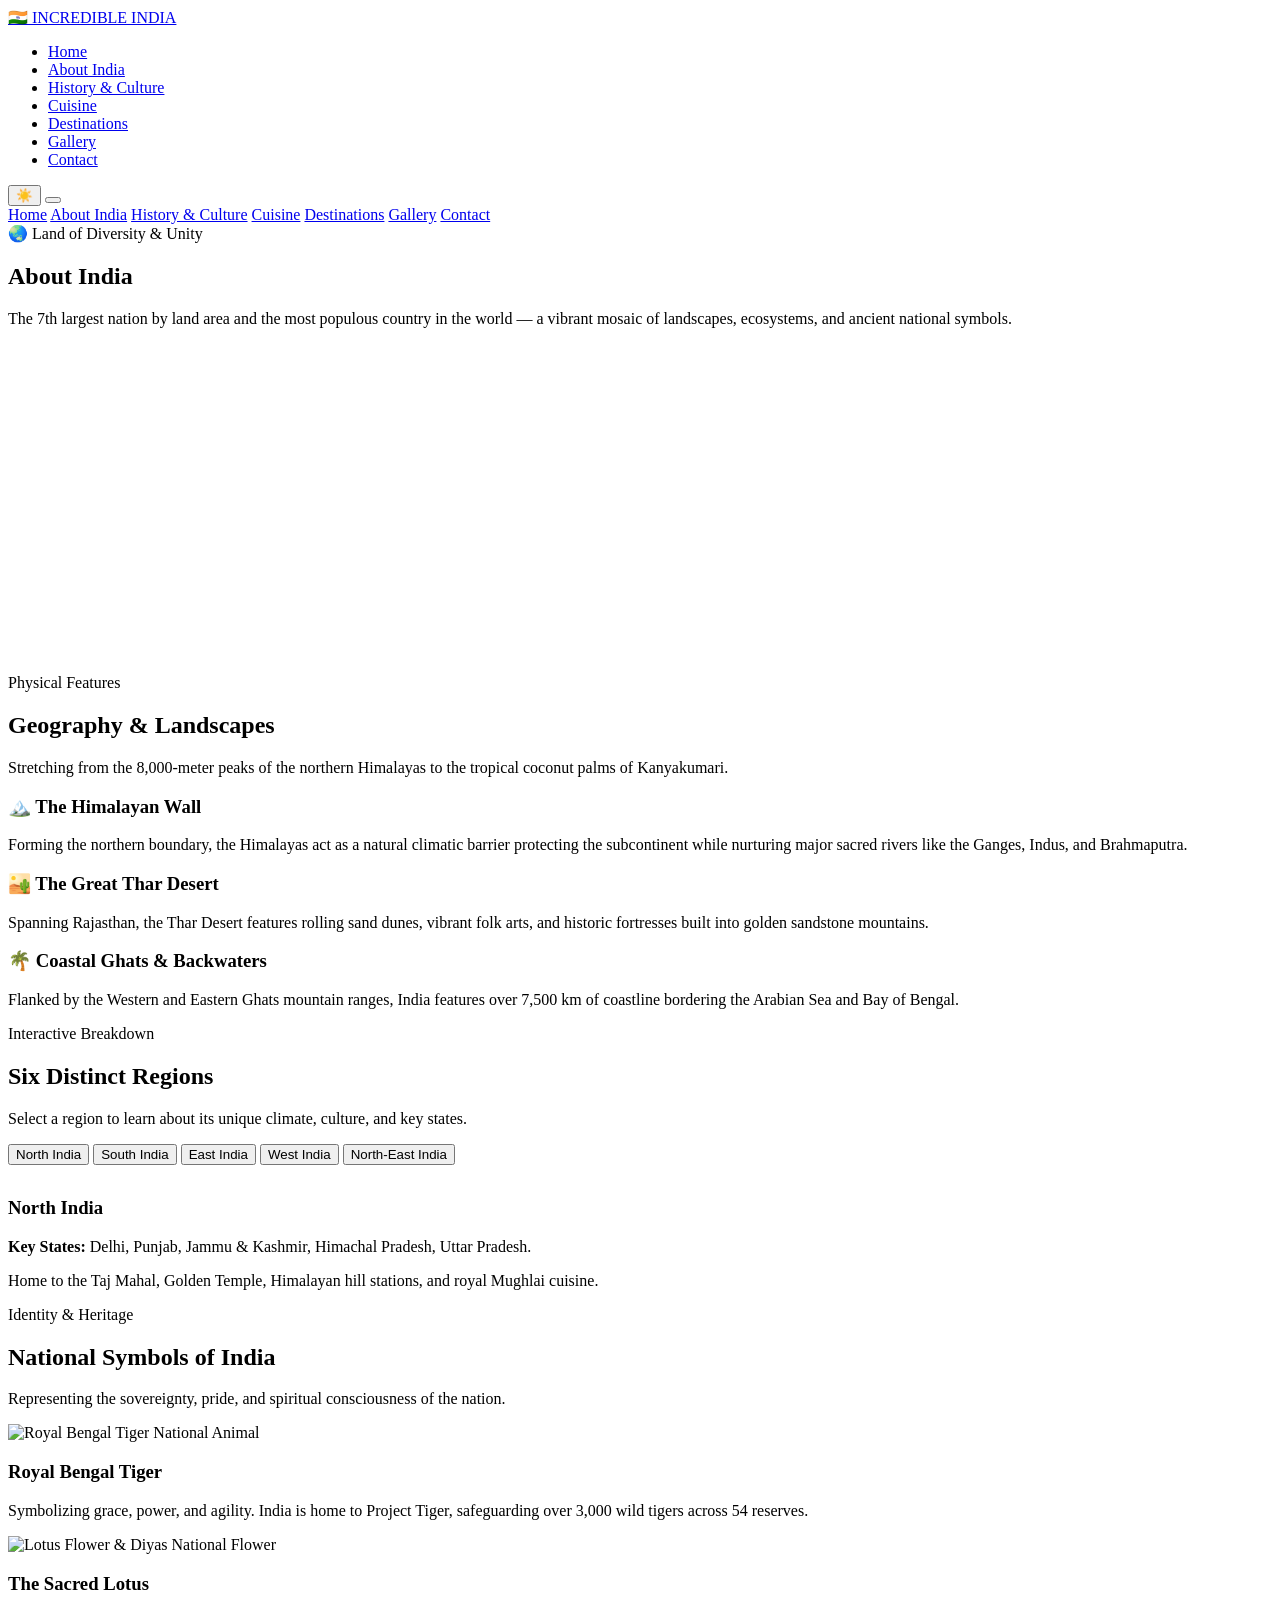
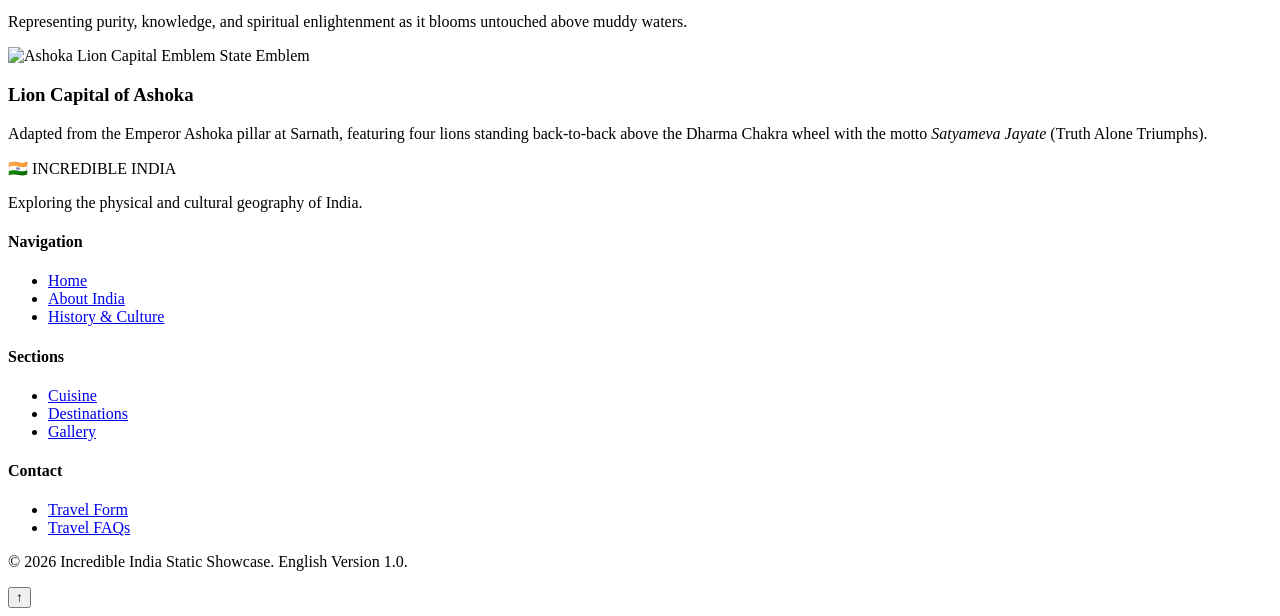
==== about.html @ 06ffbc18 "Add files via upload" ====
<!DOCTYPE html>
<html lang="en" data-theme="dark">
<head>
  <meta charset="UTF-8">
  <meta name="viewport" content="width=device-width, initial-scale=1.0">
  <title>About India — Geography, Symbols & Demographics</title>
  <meta name="description" content="Explore India's geography, national symbols, climate zones, population demographics, and regional breakdown.">
  
  <link rel="stylesheet" href="css/main.css">
</head>
<body>

  <div id="scroll-progress"></div>

  <!-- Sticky Global Navigation -->
  <header class="navbar">
    <div class="nav-container">
      <a href="index.html" class="nav-brand">
        <span class="nav-brand-icon">🇮🇳</span>
        <span>INCREDIBLE INDIA</span>
      </a>

      <nav>
        <ul class="nav-links">
          <li><a href="index.html" class="nav-link">Home</a></li>
          <li><a href="about.html" class="nav-link active">About India</a></li>
          <li><a href="history.html" class="nav-link">History & Culture</a></li>
          <li><a href="cuisine.html" class="nav-link">Cuisine</a></li>
          <li><a href="tourism.html" class="nav-link">Destinations</a></li>
          <li><a href="gallery.html" class="nav-link">Gallery</a></li>
          <li><a href="contact.html" class="nav-link">Contact</a></li>
        </ul>
      </nav>

      <div class="nav-actions">
        <button class="theme-toggle-btn" aria-label="Toggle dark/light mode">☀️</button>
        <button class="mobile-toggle-btn" aria-label="Open Mobile Menu">
          <span class="hamburger-line line-1"></span>
          <span class="hamburger-line line-2"></span>
          <span class="hamburger-line line-3"></span>
        </button>
      </div>
    </div>
  </header>

  <!-- Mobile Drawer Nav -->
  <div class="mobile-drawer-overlay"></div>
  <aside class="mobile-drawer">
    <a href="index.html" class="mobile-nav-link">Home</a>
    <a href="about.html" class="mobile-nav-link active">About India</a>
    <a href="history.html" class="mobile-nav-link">History & Culture</a>
    <a href="cuisine.html" class="mobile-nav-link">Cuisine</a>
    <a href="tourism.html" class="mobile-nav-link">Destinations</a>
    <a href="gallery.html" class="mobile-nav-link">Gallery</a>
    <a href="contact.html" class="mobile-nav-link">Contact</a>
  </aside>

  <main>
    <!-- HERO HEADER -->
    <section class="hero" style="background-image: url('images/hero_taj_mahal.jpg'); min-height: 50vh;">
      <div class="hero-overlay"></div>
      <div class="hero-content reveal">
        <div class="hero-badge">🌏 Land of Diversity & Unity</div>
        <h1 class="hero-title">About <span>India</span></h1>
        <p class="hero-subtitle">
          The 7th largest nation by land area and the most populous country in the world — a vibrant mosaic of landscapes, ecosystems, and ancient national symbols.
        </p>
      </div>
    </section>

    <!-- GEOGRAPHY SECTION -->
    <section id="geography" class="section">
      <div class="section-header reveal">
        <span class="section-tag">Physical Features</span>
        <h2 class="section-title">Geography & Landscapes</h2>
        <p class="section-description">
          Stretching from the 8,000-meter peaks of the northern Himalayas to the tropical coconut palms of Kanyakumari.
        </p>
      </div>

      <div class="card-grid">
        <article class="glass-card reveal">
          <div class="card-body">
            <h3 class="card-title" style="color: var(--saffron-main);">🏔️ The Himalayan Wall</h3>
            <p class="card-text">Forming the northern boundary, the Himalayas act as a natural climatic barrier protecting the subcontinent while nurturing major sacred rivers like the Ganges, Indus, and Brahmaputra.</p>
          </div>
        </article>

        <article class="glass-card reveal">
          <div class="card-body">
            <h3 class="card-title" style="color: var(--gold-accent);">🏜️ The Great Thar Desert</h3>
            <p class="card-text">Spanning Rajasthan, the Thar Desert features rolling sand dunes, vibrant folk arts, and historic fortresses built into golden sandstone mountains.</p>
          </div>
        </article>

        <article class="glass-card reveal">
          <div class="card-body">
            <h3 class="card-title" style="color: var(--emerald-main);">🌴 Coastal Ghats & Backwaters</h3>
            <p class="card-text">Flanked by the Western and Eastern Ghats mountain ranges, India features over 7,500 km of coastline bordering the Arabian Sea and Bay of Bengal.</p>
          </div>
        </article>
      </div>
    </section>

    <!-- REGIONAL EXPLORER SECTION -->
    <section class="section" style="background: var(--bg-secondary); border-radius: var(--radius-lg); border: 1px solid var(--border-glass);">
      <div class="section-header reveal">
        <span class="section-tag">Interactive Breakdown</span>
        <h2 class="section-title">Six Distinct Regions</h2>
        <p class="section-description">Select a region to learn about its unique climate, culture, and key states.</p>
      </div>

      <div class="timeline-tabs reveal" style="margin-bottom: 2rem;">
        <button class="tab-btn active" data-era="north">North India</button>
        <button class="tab-btn" data-era="south">South India</button>
        <button class="tab-btn" data-era="east">East India</button>
        <button class="tab-btn" data-era="west">West India</button>
        <button class="tab-btn" data-era="northeast">North-East India</button>
      </div>

      <div id="region-cards-container" class="card-grid">
        <article class="glass-card timeline-item" data-era="north">
          <div class="card-body">
            <h3 class="card-title">North India</h3>
            <p class="card-text"><strong>Key States:</strong> Delhi, Punjab, Jammu & Kashmir, Himachal Pradesh, Uttar Pradesh.</p>
            <p class="card-text">Home to the Taj Mahal, Golden Temple, Himalayan hill stations, and royal Mughlai cuisine.</p>
          </div>
        </article>

        <article class="glass-card timeline-item" data-era="south" style="display: none;">
          <div class="card-body">
            <h3 class="card-title">South India</h3>
            <p class="card-text"><strong>Key States:</strong> Kerala, Tamil Nadu, Karnataka, Telangana, Andhra Pradesh.</p>
            <p class="card-text">Renowned for Dravidian temples, Ayurveda, coconut-infused curries, tech hubs like Bengaluru, and Alleppey backwaters.</p>
          </div>
        </article>

        <article class="glass-card timeline-item" data-era="east" style="display: none;">
          <div class="card-body">
            <h3 class="card-title">East India</h3>
            <p class="card-text"><strong>Key States:</strong> West Bengal, Odisha, Bihar, Jharkhand.</p>
            <p class="card-text">Famous for literary heritage, Victoria Memorial in Kolkata, Konark Sun Temple, and mouthwatering sweets like Rasgulla.</p>
          </div>
        </article>

        <article class="glass-card timeline-item" data-era="west" style="display: none;">
          <div class="card-body">
            <h3 class="card-title">West India</h3>
            <p class="card-text"><strong>Key States:</strong> Maharashtra, Gujarat, Goa, Rajasthan.</p>
            <p class="card-text">Home to Mumbai (the financial & Bollywood capital), sun-kissed beaches of Goa, and majestic palaces of Jaipur.</p>
          </div>
        </article>

        <article class="glass-card timeline-item" data-era="northeast" style="display: none;">
          <div class="card-body">
            <h3 class="card-title">North-East India</h3>
            <p class="card-text"><strong>Key States:</strong> Assam, Meghalaya, Sikkim, Nagaland, Arunachal Pradesh, Manipur, Mizoram, Tripura.</p>
            <p class="card-text">Known as the 'Seven Sisters', featuring living root bridges, tea gardens of Assam, and pristine Himalayan valleys.</p>
          </div>
        </article>
      </div>
    </section>

    <!-- NATIONAL SYMBOLS SECTION -->
    <section id="symbols" class="section">
      <div class="section-header reveal">
        <span class="section-tag">Identity & Heritage</span>
        <h2 class="section-title">National Symbols of India</h2>
        <p class="section-description">Representing the sovereignty, pride, and spiritual consciousness of the nation.</p>
      </div>

      <div class="card-grid">
        <article class="glass-card reveal">
          <div class="card-img-wrapper">
            <img src="images/bengal_tiger.jpg" alt="Royal Bengal Tiger">
            <span class="card-tag">National Animal</span>
          </div>
          <div class="card-body">
            <h3 class="card-title">Royal Bengal Tiger</h3>
            <p class="card-text">Symbolizing grace, power, and agility. India is home to Project Tiger, safeguarding over 3,000 wild tigers across 54 reserves.</p>
          </div>
        </article>

        <article class="glass-card reveal">
          <div class="card-img-wrapper">
            <img src="images/diwali_festival.jpg" alt="Lotus Flower & Diyas">
            <span class="card-tag">National Flower</span>
          </div>
          <div class="card-body">
            <h3 class="card-title">The Sacred Lotus</h3>
            <p class="card-text">Representing purity, knowledge, and spiritual enlightenment as it blooms untouched above muddy waters.</p>
          </div>
        </article>

        <article class="glass-card reveal">
          <div class="card-img-wrapper">
            <img src="images/ancient_temple.jpg" alt="Ashoka Lion Capital Emblem">
            <span class="card-tag">State Emblem</span>
          </div>
          <div class="card-body">
            <h3 class="card-title">Lion Capital of Ashoka</h3>
            <p class="card-text">Adapted from the Emperor Ashoka pillar at Sarnath, featuring four lions standing back-to-back above the Dharma Chakra wheel with the motto <em>Satyameva Jayate</em> (Truth Alone Triumphs).</p>
          </div>
        </article>
      </div>
    </section>
  </main>

  <footer class="footer">
    <div class="footer-container">
      <div class="footer-brand">
        <div class="nav-brand">
          <span class="nav-brand-icon">🇮🇳</span>
          <span>INCREDIBLE INDIA</span>
        </div>
        <p>Exploring the physical and cultural geography of India.</p>
      </div>
      <div>
        <h4 class="footer-heading">Navigation</h4>
        <ul class="footer-links">
          <li><a href="index.html">Home</a></li>
          <li><a href="about.html">About India</a></li>
          <li><a href="history.html">History & Culture</a></li>
        </ul>
      </div>
      <div>
        <h4 class="footer-heading">Sections</h4>
        <ul class="footer-links">
          <li><a href="cuisine.html">Cuisine</a></li>
          <li><a href="tourism.html">Destinations</a></li>
          <li><a href="gallery.html">Gallery</a></li>
        </ul>
      </div>
      <div>
        <h4 class="footer-heading">Contact</h4>
        <ul class="footer-links">
          <li><a href="contact.html">Travel Form</a></li>
          <li><a href="contact.html#faqs">Travel FAQs</a></li>
        </ul>
      </div>
    </div>
    <div class="footer-bottom">
      <p>© 2026 Incredible India Static Showcase. English Version 1.0.</p>
    </div>
  </footer>

  <button class="back-to-top" aria-label="Back to top">↑</button>

  <script src="js/main.js"></script>
  <script src="js/interactive.js"></script>
</body>
</html>
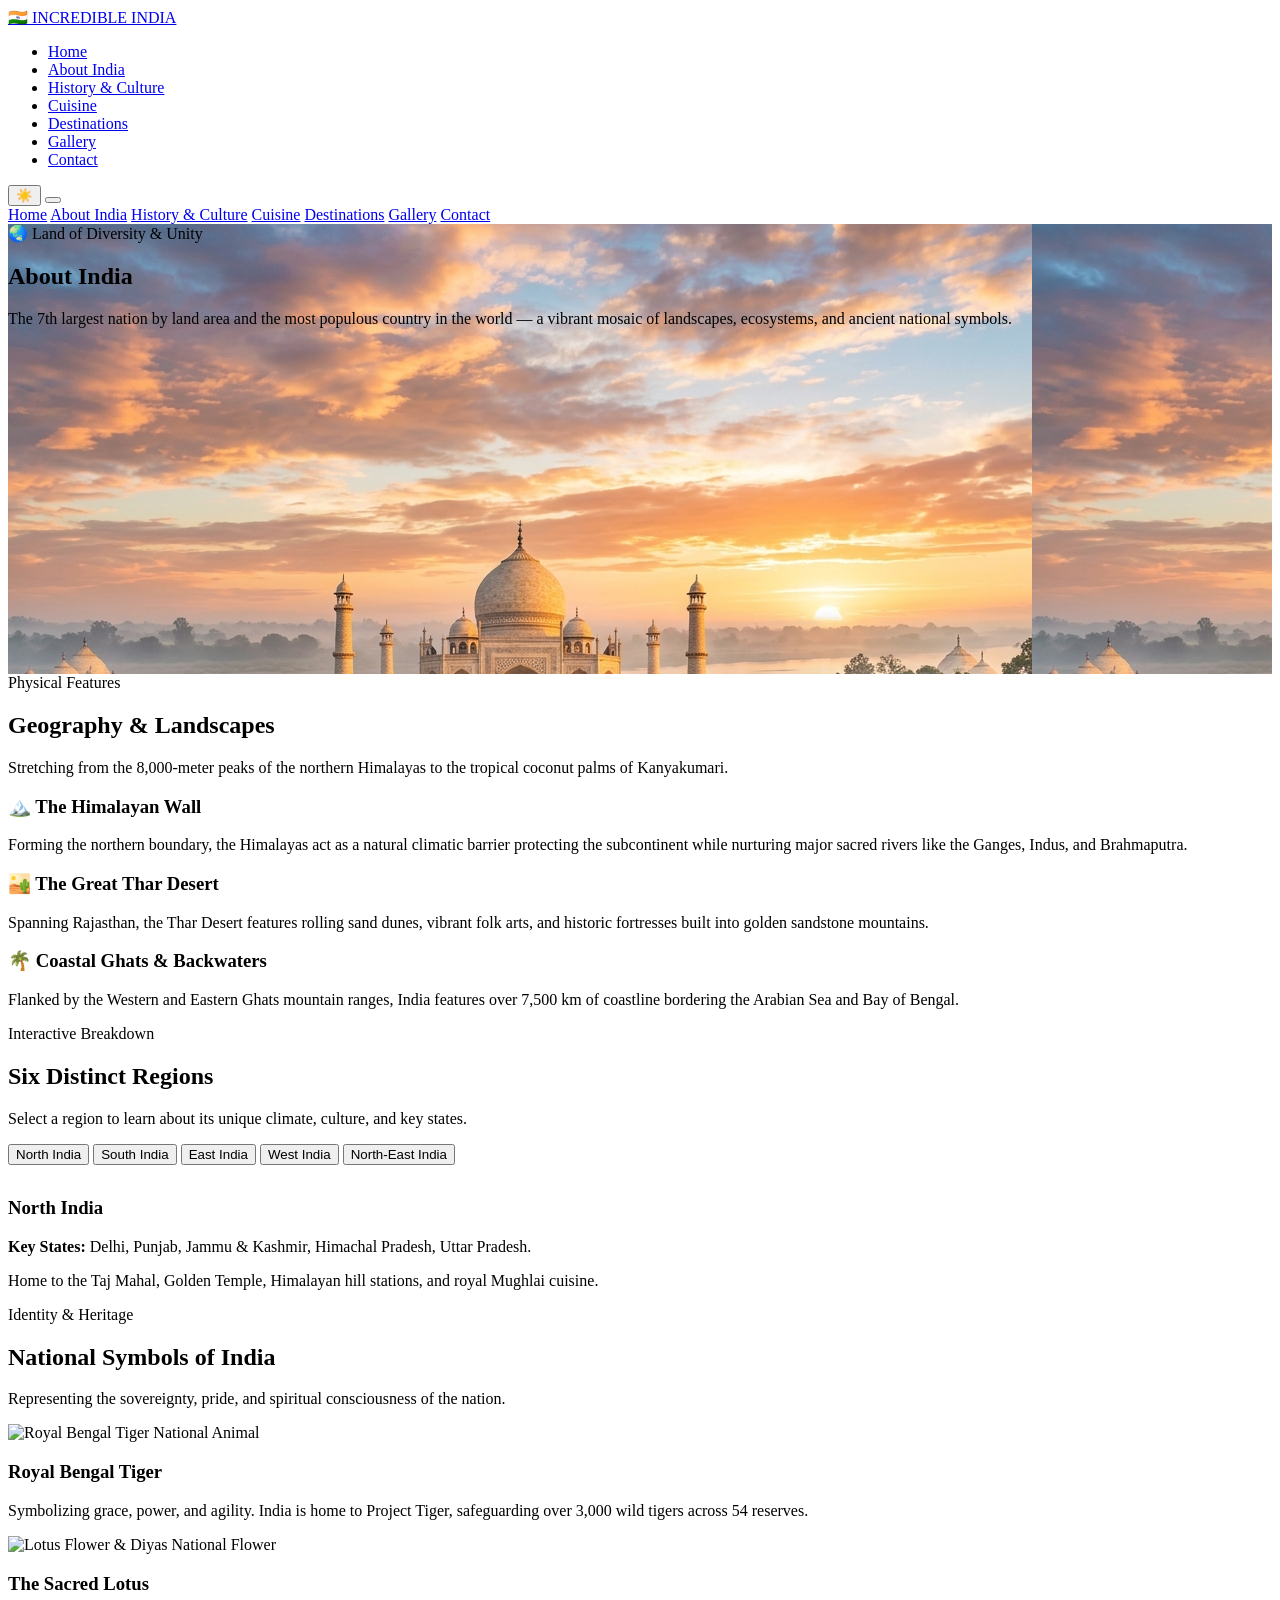
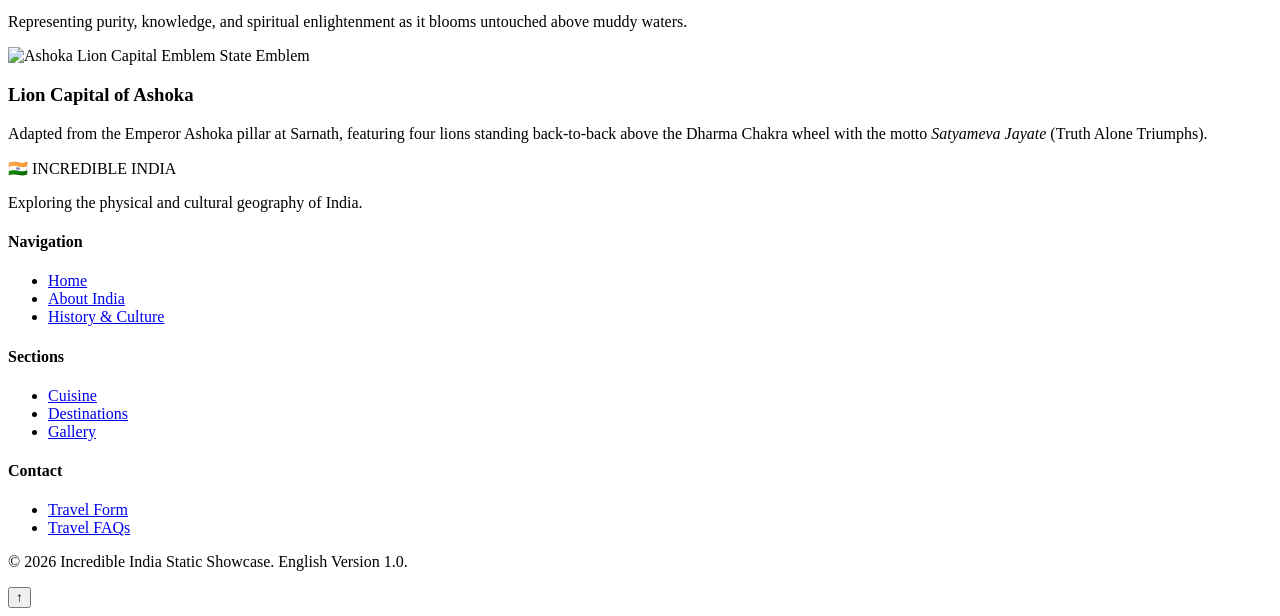
==== commit 1f6c2128: "about.html" ====
--- a/about.html
+++ b/about.html
@@ -57,7 +57,7 @@
 
   <main>
     <!-- HERO HEADER -->
-    <section class="hero" style="background-image: url('images/hero_taj_mahal.jpg'); min-height: 50vh;">
+    <section class="hero" style="background-image: url('hero_taj_mahal.jpg'); min-height: 50vh;">
       <div class="hero-overlay"></div>
       <div class="hero-content reveal">
         <div class="hero-badge">🌏 Land of Diversity & Unity</div>
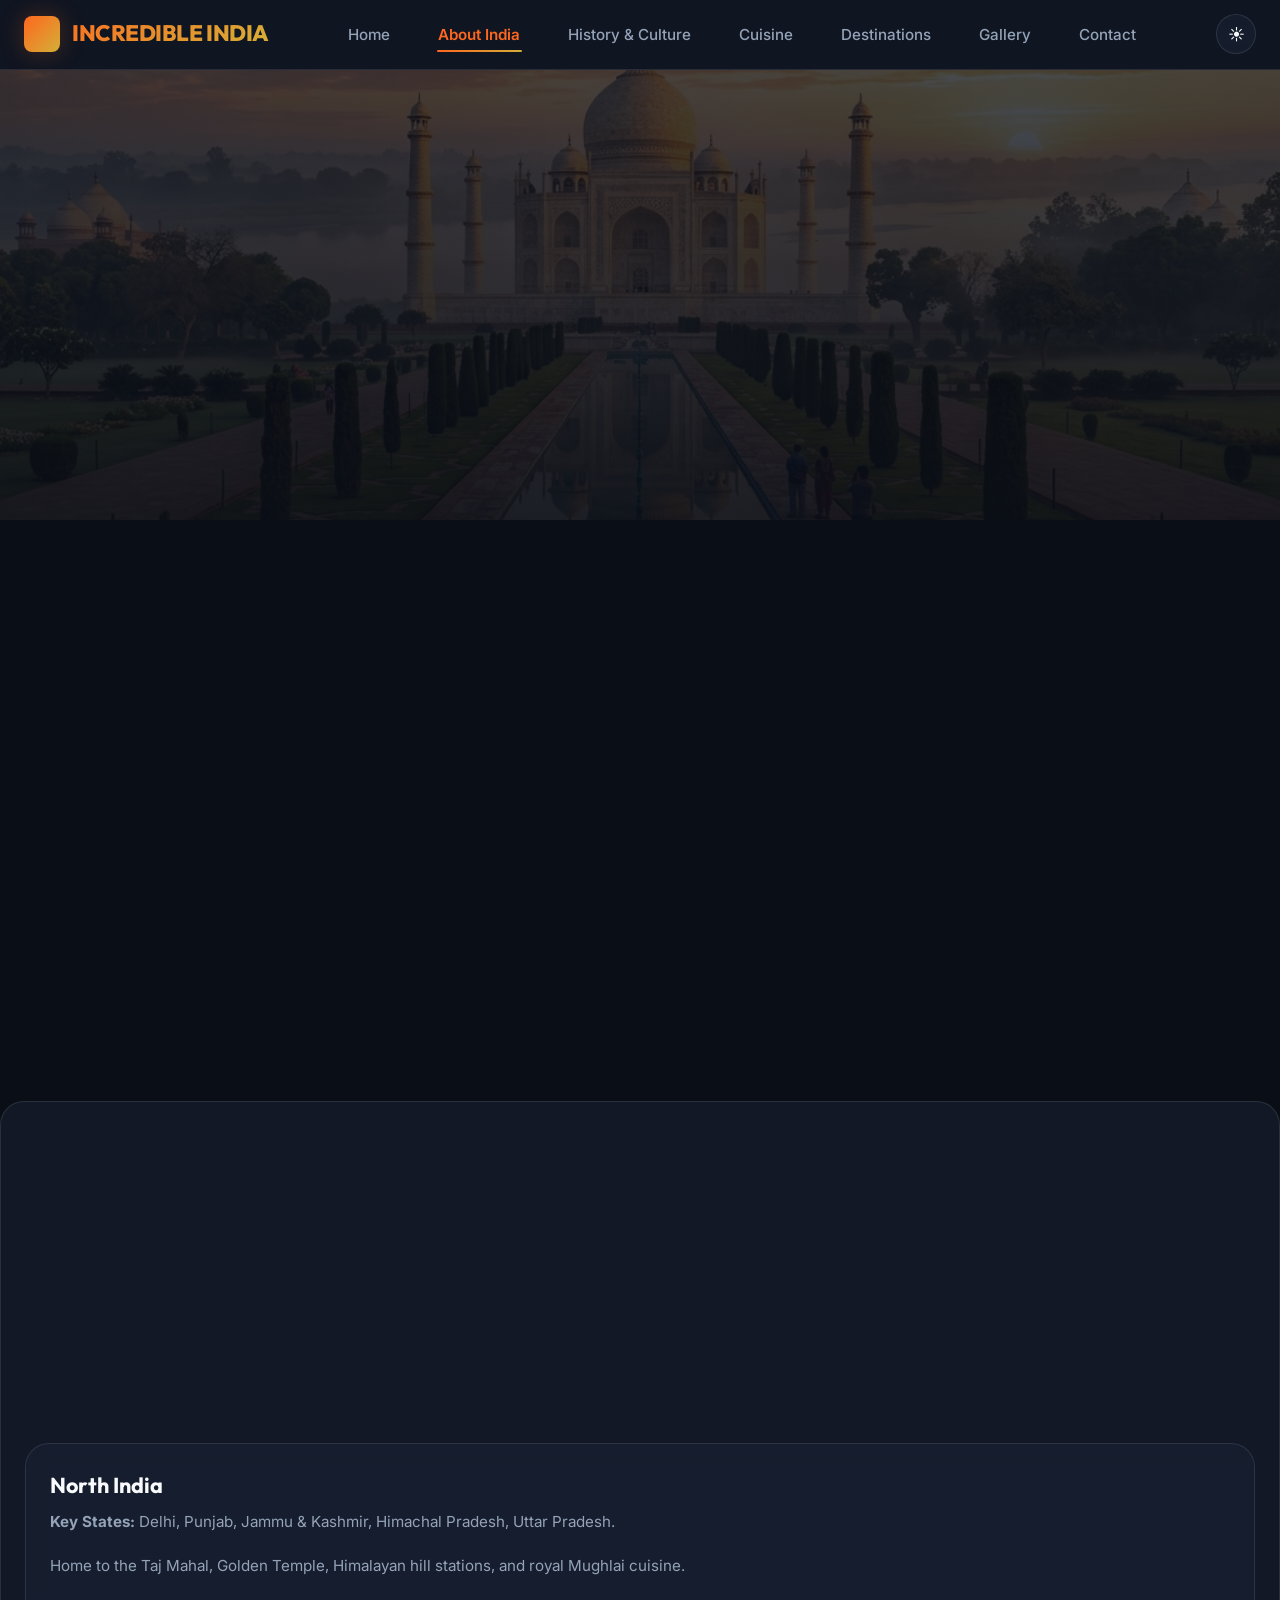
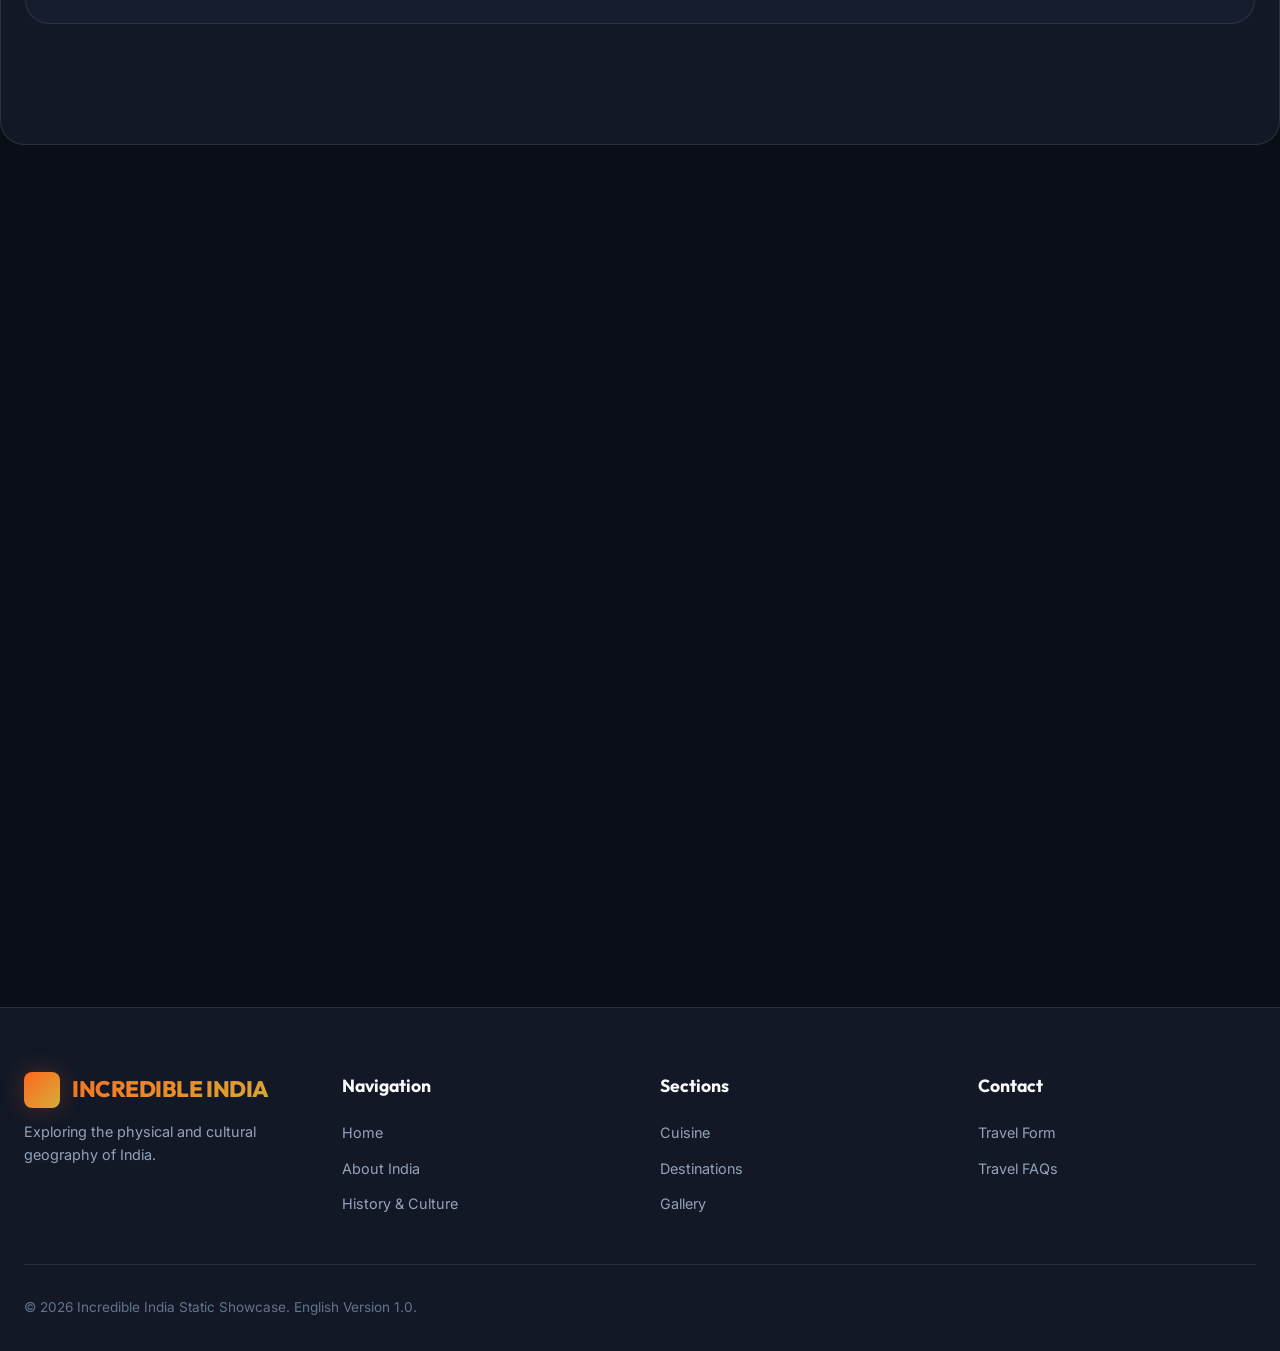
==== commit 8927a77a: "about.html" ====
--- a/about.html
+++ b/about.html
@@ -6,7 +6,7 @@
   <title>About India — Geography, Symbols & Demographics</title>
   <meta name="description" content="Explore India's geography, national symbols, climate zones, population demographics, and regional breakdown.">
   
-  <link rel="stylesheet" href="css/main.css">
+  <link rel="stylesheet" href="main.css">
 </head>
 <body>
 
--- a/main.css
+++ b/main.css
@@ -0,0 +1,1183 @@
+/* ==========================================
+   INCREDIBLE INDIA - MAIN STYLESHEET
+   Design System: Glassmorphic Dark Luxury & Modern Saffron Theme
+   ========================================== */
+
+@import url('https://fonts.googleapis.com/css2?family=Inter:wght@300;400;500;600;700&family=Outfit:wght@400;500;600;700;800;900&display=swap');
+
+/* --- CSS VARIABLES & THEME TOKENS --- */
+:root {
+  /* Brand Palette Inspired by Saffron, Emerald, & Imperial Gold */
+  --saffron-main: #FF671F;
+  --saffron-hover: #E05A10;
+  --saffron-glow: rgba(255, 103, 31, 0.35);
+  
+  --emerald-main: #046A38;
+  --emerald-hover: #03522b;
+  --emerald-glow: rgba(4, 106, 56, 0.35);
+  
+  --gold-accent: #D4AF37;
+  --gold-glow: rgba(212, 175, 55, 0.3);
+  
+  --navy-deep: #000080;
+  --chakra-blue: #1A2A6C;
+
+  /* Default Dark Mode Colors */
+  --bg-primary: #0A0E17;
+  --bg-secondary: #121826;
+  --bg-tertiary: #1A2234;
+  --bg-glass: rgba(18, 24, 38, 0.75);
+  --bg-glass-card: rgba(26, 34, 52, 0.6);
+  --border-glass: rgba(255, 255, 255, 0.1);
+  --border-glow: rgba(255, 103, 31, 0.3);
+  
+  --text-main: #F8FAFC;
+  --text-muted: #94A3B8;
+  --text-dim: #64748B;
+  
+  --shadow-sm: 0 4px 12px rgba(0, 0, 0, 0.15);
+  --shadow-md: 0 8px 30px rgba(0, 0, 0, 0.25);
+  --shadow-glow: 0 0 25px rgba(255, 103, 31, 0.25);
+
+  --font-heading: 'Outfit', -apple-system, BlinkMacSystemFont, sans-serif;
+  --font-body: 'Inter', -apple-system, BlinkMacSystemFont, sans-serif;
+
+  --transition-fast: 0.2s cubic-bezier(0.4, 0, 0.2, 1);
+  --transition-normal: 0.3s cubic-bezier(0.4, 0, 0.2, 1);
+  --transition-slow: 0.5s cubic-bezier(0.4, 0, 0.2, 1);
+
+  --radius-sm: 8px;
+  --radius-md: 16px;
+  --radius-lg: 24px;
+  --radius-full: 9999px;
+}
+
+/* Light Theme Overrides */
+[data-theme="light"] {
+  --bg-primary: #F8FAFC;
+  --bg-secondary: #FFFFFF;
+  --bg-tertiary: #F1F5F9;
+  --bg-glass: rgba(255, 255, 255, 0.85);
+  --bg-glass-card: rgba(255, 255, 255, 0.9);
+  --border-glass: rgba(0, 0, 0, 0.08);
+  --border-glow: rgba(224, 90, 16, 0.4);
+  
+  --text-main: #0F172A;
+  --text-muted: #475569;
+  --text-dim: #64748B;
+
+  --shadow-sm: 0 4px 12px rgba(0, 0, 0, 0.05);
+  --shadow-md: 0 10px 30px rgba(0, 0, 0, 0.08);
+  --shadow-glow: 0 0 25px rgba(255, 103, 31, 0.15);
+}
+
+/* --- RESET & CORE BASE --- */
+*, *::before, *::after {
+  box-sizing: border-box;
+  margin: 0;
+  padding: 0;
+}
+
+html {
+  scroll-behavior: smooth;
+  font-size: 16px;
+}
+
+body {
+  font-family: var(--font-body);
+  background-color: var(--bg-primary);
+  color: var(--text-main);
+  line-height: 1.6;
+  overflow-x: hidden;
+  transition: background-color var(--transition-normal), color var(--transition-normal);
+  min-height: 100vh;
+  display: flex;
+  flex-direction: column;
+}
+
+main {
+  flex: 1;
+}
+
+a {
+  color: inherit;
+  text-decoration: none;
+  transition: color var(--transition-fast);
+}
+
+img {
+  max-width: 100%;
+  height: auto;
+  display: block;
+}
+
+button, input, select, textarea {
+  font: inherit;
+}
+
+/* --- READING PROGRESS BAR --- */
+#scroll-progress {
+  position: fixed;
+  top: 0;
+  left: 0;
+  height: 3px;
+  background: linear-gradient(90deg, var(--saffron-main), var(--gold-accent), var(--emerald-main));
+  width: 0%;
+  z-index: 1001;
+  transition: width 0.1s linear;
+}
+
+/* --- STICKY GLOBAL NAVIGATION --- */
+.navbar {
+  position: sticky;
+  top: 0;
+  left: 0;
+  width: 100%;
+  z-index: 1000;
+  background: var(--bg-glass);
+  backdrop-filter: blur(16px);
+  -webkit-backdrop-filter: blur(16px);
+  border-bottom: 1px solid var(--border-glass);
+  transition: all var(--transition-normal);
+}
+
+.navbar.scrolled {
+  box-shadow: var(--shadow-md);
+  padding-block: 2px;
+}
+
+.nav-container {
+  max-width: 1280px;
+  margin: 0 auto;
+  padding: 0.9rem 1.5rem;
+  display: flex;
+  align-items: center;
+  justify-content: space-between;
+}
+
+/* Brand Logo */
+.nav-brand {
+  display: flex;
+  align-items: center;
+  gap: 0.75rem;
+  font-family: var(--font-heading);
+  font-weight: 800;
+  font-size: 1.4rem;
+  letter-spacing: -0.02em;
+  background: linear-gradient(135deg, var(--saffron-main), var(--gold-accent));
+  -webkit-background-clip: text;
+  -webkit-text-fill-color: transparent;
+}
+
+.nav-brand-icon {
+  width: 36px;
+  height: 36px;
+  background: linear-gradient(135deg, var(--saffron-main), var(--gold-accent));
+  border-radius: var(--radius-sm);
+  display: flex;
+  align-items: center;
+  justify-content: center;
+  color: #fff;
+  font-weight: 900;
+  font-size: 1.1rem;
+  box-shadow: var(--shadow-glow);
+}
+
+/* Desktop Nav Links */
+.nav-links {
+  display: flex;
+  align-items: center;
+  gap: 1.5rem;
+  list-style: none;
+}
+
+.nav-link {
+  position: relative;
+  padding: 0.5rem 0.75rem;
+  font-weight: 500;
+  font-size: 0.95rem;
+  color: var(--text-muted);
+  border-radius: var(--radius-sm);
+  transition: color var(--transition-fast);
+}
+
+.nav-link:hover,
+.nav-link.active {
+  color: var(--text-main);
+}
+
+.nav-link::after {
+  content: '';
+  position: absolute;
+  bottom: 0;
+  left: 50%;
+  width: 0;
+  height: 2px;
+  background: linear-gradient(90deg, var(--saffron-main), var(--gold-accent));
+  transition: width var(--transition-normal), left var(--transition-normal);
+  border-radius: var(--radius-full);
+}
+
+.nav-link:hover::after,
+.nav-link.active::after {
+  width: 80%;
+  left: 10%;
+}
+
+.nav-link.active {
+  font-weight: 600;
+  color: var(--saffron-main);
+}
+
+/* Nav Actions (Theme Switcher & Mobile Toggle) */
+.nav-actions {
+  display: flex;
+  align-items: center;
+  gap: 1rem;
+}
+
+.theme-toggle-btn {
+  background: var(--bg-glass-card);
+  border: 1px solid var(--border-glass);
+  color: var(--text-main);
+  width: 40px;
+  height: 40px;
+  border-radius: var(--radius-full);
+  display: flex;
+  align-items: center;
+  justify-content: center;
+  cursor: pointer;
+  transition: transform var(--transition-fast), background var(--transition-fast);
+}
+
+.theme-toggle-btn:hover {
+  transform: scale(1.08);
+  border-color: var(--saffron-main);
+}
+
+/* Hamburger Menu Button */
+.mobile-toggle-btn {
+  display: none;
+  background: none;
+  border: none;
+  cursor: pointer;
+  width: 40px;
+  height: 40px;
+  flex-direction: column;
+  justify-content: center;
+  align-items: center;
+  gap: 5px;
+  z-index: 1100;
+}
+
+.hamburger-line {
+  width: 24px;
+  height: 2px;
+  background-color: var(--text-main);
+  border-radius: 2px;
+  transition: transform var(--transition-normal), opacity var(--transition-normal);
+}
+
+.mobile-toggle-btn.open .line-1 {
+  transform: translateY(7px) rotate(45deg);
+}
+
+.mobile-toggle-btn.open .line-2 {
+  opacity: 0;
+}
+
+.mobile-toggle-btn.open .line-3 {
+  transform: translateY(-7px) rotate(-45deg);
+}
+
+/* Mobile Side Drawer */
+.mobile-drawer {
+  position: fixed;
+  top: 0;
+  right: -100%;
+  width: 80%;
+  max-width: 320px;
+  height: 100vh;
+  background: var(--bg-secondary);
+  border-left: 1px solid var(--border-glass);
+  z-index: 1050;
+  padding: 6rem 2rem 2rem;
+  display: flex;
+  flex-direction: column;
+  gap: 1.5rem;
+  box-shadow: -10px 0 30px rgba(0, 0, 0, 0.4);
+  transition: right var(--transition-normal);
+}
+
+.mobile-drawer.open {
+  right: 0;
+}
+
+.mobile-drawer-overlay {
+  position: fixed;
+  inset: 0;
+  background: rgba(0, 0, 0, 0.6);
+  backdrop-filter: blur(4px);
+  z-index: 1040;
+  opacity: 0;
+  pointer-events: none;
+  transition: opacity var(--transition-normal);
+}
+
+.mobile-drawer-overlay.open {
+  opacity: 1;
+  pointer-events: auto;
+}
+
+.mobile-nav-link {
+  font-size: 1.15rem;
+  font-weight: 600;
+  color: var(--text-muted);
+  padding: 0.75rem 1rem;
+  border-radius: var(--radius-sm);
+  display: block;
+}
+
+.mobile-nav-link.active,
+.mobile-nav-link:hover {
+  background: var(--bg-glass-card);
+  color: var(--saffron-main);
+}
+
+/* --- BUTTON SYSTEM & MICRO-INTERACTIONS --- */
+.btn {
+  display: inline-flex;
+  align-items: center;
+  justify-content: center;
+  gap: 0.6rem;
+  padding: 0.8rem 1.75rem;
+  font-size: 0.98rem;
+  font-weight: 600;
+  border-radius: var(--radius-md);
+  cursor: pointer;
+  border: none;
+  outline: none;
+  position: relative;
+  overflow: hidden;
+  transition: all var(--transition-fast);
+  white-space: nowrap;
+}
+
+.btn-primary {
+  background: linear-gradient(135deg, var(--saffron-main), #E04800);
+  color: #FFFFFF;
+  box-shadow: 0 4px 20px var(--saffron-glow);
+}
+
+.btn-primary:hover {
+  transform: translateY(-2px);
+  box-shadow: 0 8px 25px var(--saffron-glow);
+}
+
+.btn-primary:active {
+  transform: translateY(0);
+}
+
+.btn-secondary {
+  background: var(--bg-glass-card);
+  border: 1px solid var(--border-glass);
+  color: var(--text-main);
+  backdrop-filter: blur(10px);
+}
+
+.btn-secondary:hover {
+  border-color: var(--saffron-main);
+  color: var(--saffron-main);
+  transform: translateY(-2px);
+}
+
+.btn-gold {
+  background: linear-gradient(135deg, var(--gold-accent), #B89228);
+  color: #0B0F17;
+  font-weight: 700;
+  box-shadow: 0 4px 20px var(--gold-glow);
+}
+
+.btn-gold:hover {
+  transform: translateY(-2px);
+  box-shadow: 0 8px 25px var(--gold-glow);
+}
+
+.btn-emerald {
+  background: linear-gradient(135deg, var(--emerald-main), var(--emerald-hover));
+  color: #FFFFFF;
+  box-shadow: 0 4px 20px var(--emerald-glow);
+}
+
+.btn-emerald:hover {
+  transform: translateY(-2px);
+  box-shadow: 0 8px 25px var(--emerald-glow);
+}
+
+/* Button Ripple Effect */
+.ripple {
+  position: absolute;
+  border-radius: 50%;
+  transform: scale(0);
+  animation: ripple-animation 0.6s linear;
+  background-color: rgba(255, 255, 255, 0.4);
+}
+
+@keyframes ripple-animation {
+  to {
+    transform: scale(4);
+    opacity: 0;
+  }
+}
+
+/* --- HERO SECTION --- */
+.hero {
+  position: relative;
+  min-height: 88vh;
+  display: flex;
+  align-items: center;
+  justify-content: center;
+  padding: 4rem 1.5rem;
+  background-size: cover;
+  background-position: center;
+  background-repeat: no-repeat;
+  overflow: hidden;
+}
+
+.hero-overlay {
+  position: absolute;
+  inset: 0;
+  background: linear-gradient(180deg, rgba(10, 14, 23, 0.75) 0%, rgba(10, 14, 23, 0.92) 100%);
+  z-index: 1;
+}
+
+.hero-content {
+  position: relative;
+  z-index: 2;
+  max-width: 900px;
+  text-align: center;
+  margin: 0 auto;
+}
+
+.hero-badge {
+  display: inline-flex;
+  align-items: center;
+  gap: 0.5rem;
+  padding: 0.4rem 1rem;
+  background: rgba(255, 103, 31, 0.15);
+  border: 1px solid var(--saffron-glow);
+  color: var(--saffron-main);
+  border-radius: var(--radius-full);
+  font-size: 0.88rem;
+  font-weight: 600;
+  text-transform: uppercase;
+  letter-spacing: 0.08em;
+  margin-bottom: 1.5rem;
+}
+
+.hero-title {
+  font-family: var(--font-heading);
+  font-size: clamp(2.5rem, 5.5vw, 4.5rem);
+  font-weight: 900;
+  line-height: 1.1;
+  margin-bottom: 1.25rem;
+  letter-spacing: -0.03em;
+}
+
+.hero-title span {
+  background: linear-gradient(135deg, var(--saffron-main), var(--gold-accent));
+  -webkit-background-clip: text;
+  -webkit-text-fill-color: transparent;
+}
+
+.hero-subtitle {
+  font-size: clamp(1.05rem, 2vw, 1.25rem);
+  color: var(--text-muted);
+  max-width: 700px;
+  margin: 0 auto 2.5rem;
+}
+
+.hero-actions {
+  display: flex;
+  align-items: center;
+  justify-content: center;
+  gap: 1.25rem;
+  flex-wrap: wrap;
+}
+
+/* --- STATS SECTION --- */
+.stats-banner {
+  margin-top: -3rem;
+  position: relative;
+  z-index: 10;
+  max-width: 1100px;
+  margin-inline: auto;
+  padding: 0 1.5rem;
+}
+
+.stats-grid {
+  display: grid;
+  grid-template-columns: repeat(auto-fit, minmax(200px, 1fr));
+  gap: 1.25rem;
+  background: var(--bg-glass-card);
+  backdrop-filter: blur(20px);
+  border: 1px solid var(--border-glass);
+  border-radius: var(--radius-lg);
+  padding: 2rem;
+  box-shadow: var(--shadow-md);
+}
+
+.stat-card {
+  text-align: center;
+  padding: 1rem;
+}
+
+.stat-number {
+  font-family: var(--font-heading);
+  font-size: 2.5rem;
+  font-weight: 800;
+  color: var(--saffron-main);
+  line-height: 1.2;
+}
+
+.stat-label {
+  font-size: 0.9rem;
+  color: var(--text-muted);
+  font-weight: 500;
+  margin-top: 0.25rem;
+}
+
+/* --- SECTION GENERAL STYLES --- */
+.section {
+  padding: 5rem 1.5rem;
+  max-width: 1280px;
+  margin: 0 auto;
+}
+
+.section-header {
+  text-align: center;
+  max-width: 700px;
+  margin: 0 auto 3.5rem;
+}
+
+.section-tag {
+  display: inline-block;
+  font-size: 0.85rem;
+  font-weight: 700;
+  text-transform: uppercase;
+  letter-spacing: 0.1em;
+  color: var(--gold-accent);
+  margin-bottom: 0.5rem;
+}
+
+.section-title {
+  font-family: var(--font-heading);
+  font-size: clamp(2rem, 3.5vw, 2.75rem);
+  font-weight: 800;
+  line-height: 1.2;
+  margin-bottom: 1rem;
+}
+
+.section-description {
+  color: var(--text-muted);
+  font-size: 1.05rem;
+}
+
+/* --- GLASS CARDS GRID --- */
+.card-grid {
+  display: grid;
+  grid-template-columns: repeat(auto-fit, minmax(320px, 1fr));
+  gap: 2rem;
+}
+
+.glass-card {
+  background: var(--bg-glass-card);
+  backdrop-filter: blur(12px);
+  border: 1px solid var(--border-glass);
+  border-radius: var(--radius-lg);
+  overflow: hidden;
+  transition: transform var(--transition-normal), box-shadow var(--transition-normal), border-color var(--transition-normal);
+  display: flex;
+  flex-direction: column;
+}
+
+.glass-card:hover {
+  transform: translateY(-8px);
+  border-color: var(--border-glow);
+  box-shadow: var(--shadow-md), var(--shadow-glow);
+}
+
+.card-img-wrapper {
+  position: relative;
+  width: 100%;
+  height: 220px;
+  overflow: hidden;
+}
+
+.card-img-wrapper img {
+  width: 100%;
+  height: 100%;
+  object-fit: cover;
+  transition: transform var(--transition-slow);
+}
+
+.glass-card:hover .card-img-wrapper img {
+  transform: scale(1.08);
+}
+
+.card-tag {
+  position: absolute;
+  top: 1rem;
+  right: 1rem;
+  background: rgba(10, 14, 23, 0.75);
+  backdrop-filter: blur(8px);
+  color: var(--gold-accent);
+  border: 1px solid var(--border-glass);
+  padding: 0.3rem 0.75rem;
+  border-radius: var(--radius-full);
+  font-size: 0.78rem;
+  font-weight: 700;
+}
+
+.card-body {
+  padding: 1.5rem;
+  display: flex;
+  flex-direction: column;
+  flex: 1;
+}
+
+.card-title {
+  font-family: var(--font-heading);
+  font-size: 1.35rem;
+  font-weight: 700;
+  margin-bottom: 0.5rem;
+  color: var(--text-main);
+}
+
+.card-text {
+  color: var(--text-muted);
+  font-size: 0.95rem;
+  line-height: 1.6;
+  margin-bottom: 1.25rem;
+  flex: 1;
+}
+
+/* --- INTERACTIVE TIMELINE (History Page) --- */
+.timeline-tabs {
+  display: flex;
+  justify-content: center;
+  gap: 0.75rem;
+  margin-bottom: 3rem;
+  flex-wrap: wrap;
+}
+
+.tab-btn {
+  padding: 0.6rem 1.4rem;
+  background: var(--bg-glass-card);
+  border: 1px solid var(--border-glass);
+  color: var(--text-muted);
+  border-radius: var(--radius-full);
+  cursor: pointer;
+  font-weight: 600;
+  font-size: 0.9rem;
+  transition: all var(--transition-fast);
+}
+
+.tab-btn:hover,
+.tab-btn.active {
+  background: var(--saffron-main);
+  color: #fff;
+  border-color: var(--saffron-main);
+  box-shadow: 0 4px 15px var(--saffron-glow);
+}
+
+.timeline {
+  position: relative;
+  max-width: 850px;
+  margin: 0 auto;
+  padding-left: 2rem;
+  border-left: 2px solid var(--border-glass);
+}
+
+.timeline-item {
+  position: relative;
+  margin-bottom: 2.5rem;
+}
+
+.timeline-dot {
+  position: absolute;
+  left: calc(-2rem - 7px);
+  top: 0.25rem;
+  width: 12px;
+  height: 12px;
+  border-radius: 50%;
+  background: var(--saffron-main);
+  box-shadow: 0 0 0 4px var(--bg-primary), 0 0 12px var(--saffron-main);
+}
+
+.timeline-content {
+  background: var(--bg-glass-card);
+  border: 1px solid var(--border-glass);
+  border-radius: var(--radius-md);
+  padding: 1.5rem;
+  transition: transform var(--transition-fast);
+}
+
+.timeline-content:hover {
+  transform: translateX(6px);
+  border-color: var(--saffron-main);
+}
+
+.timeline-year {
+  font-family: var(--font-heading);
+  font-size: 1.1rem;
+  font-weight: 800;
+  color: var(--gold-accent);
+  margin-bottom: 0.25rem;
+}
+
+/* --- CUISINE FILTER & CARDS --- */
+.filter-container {
+  display: flex;
+  justify-content: center;
+  gap: 1rem;
+  margin-bottom: 2.5rem;
+  flex-wrap: wrap;
+}
+
+.filter-chip {
+  padding: 0.5rem 1.25rem;
+  background: var(--bg-glass-card);
+  border: 1px solid var(--border-glass);
+  color: var(--text-muted);
+  border-radius: var(--radius-full);
+  cursor: pointer;
+  font-size: 0.88rem;
+  font-weight: 600;
+  transition: all var(--transition-fast);
+}
+
+.filter-chip.active,
+.filter-chip:hover {
+  background: var(--emerald-main);
+  color: #fff;
+  border-color: var(--emerald-main);
+  box-shadow: 0 4px 15px var(--emerald-glow);
+}
+
+/* --- LIGHTBOX GALLERY (Gallery Page) --- */
+.gallery-grid {
+  display: grid;
+  grid-template-columns: repeat(auto-fill, minmax(280px, 1fr));
+  gap: 1.5rem;
+}
+
+.gallery-item {
+  position: relative;
+  border-radius: var(--radius-md);
+  overflow: hidden;
+  height: 250px;
+  cursor: pointer;
+}
+
+.gallery-item img {
+  width: 100%;
+  height: 100%;
+  object-fit: cover;
+  transition: transform var(--transition-slow);
+}
+
+.gallery-item:hover img {
+  transform: scale(1.1);
+}
+
+.gallery-overlay {
+  position: absolute;
+  inset: 0;
+  background: linear-gradient(180deg, transparent 40%, rgba(10, 14, 23, 0.85) 100%);
+  display: flex;
+  align-items: flex-end;
+  padding: 1.25rem;
+  opacity: 0;
+  transition: opacity var(--transition-fast);
+}
+
+.gallery-item:hover .gallery-overlay {
+  opacity: 1;
+}
+
+.gallery-title {
+  color: #fff;
+  font-weight: 700;
+  font-size: 1.05rem;
+}
+
+/* Lightbox Modal */
+.lightbox-modal {
+  position: fixed;
+  inset: 0;
+  background: rgba(0, 0, 0, 0.9);
+  backdrop-filter: blur(12px);
+  z-index: 2000;
+  display: flex;
+  align-items: center;
+  justify-content: center;
+  opacity: 0;
+  pointer-events: none;
+  transition: opacity var(--transition-normal);
+  padding: 2rem;
+}
+
+.lightbox-modal.open {
+  opacity: 1;
+  pointer-events: auto;
+}
+
+.lightbox-content {
+  position: relative;
+  max-width: 900px;
+  width: 100%;
+  text-align: center;
+}
+
+.lightbox-img {
+  max-height: 80vh;
+  max-width: 100%;
+  border-radius: var(--radius-md);
+  box-shadow: var(--shadow-md);
+}
+
+.lightbox-caption {
+  color: var(--text-main);
+  font-size: 1.1rem;
+  margin-top: 1rem;
+  font-weight: 600;
+}
+
+.lightbox-close {
+  position: absolute;
+  top: -2.5rem;
+  right: 0;
+  background: none;
+  border: none;
+  color: #fff;
+  font-size: 2rem;
+  cursor: pointer;
+}
+
+/* --- DESTINATION MODAL --- */
+.modal-backdrop {
+  position: fixed;
+  inset: 0;
+  background: rgba(0, 0, 0, 0.8);
+  backdrop-filter: blur(10px);
+  z-index: 2000;
+  display: flex;
+  align-items: center;
+  justify-content: center;
+  opacity: 0;
+  pointer-events: none;
+  transition: opacity var(--transition-normal);
+  padding: 1.5rem;
+}
+
+.modal-backdrop.open {
+  opacity: 1;
+  pointer-events: auto;
+}
+
+.modal-card {
+  background: var(--bg-secondary);
+  border: 1px solid var(--border-glass);
+  border-radius: var(--radius-lg);
+  max-width: 700px;
+  width: 100%;
+  max-height: 90vh;
+  overflow-y: auto;
+  position: relative;
+  box-shadow: var(--shadow-md);
+}
+
+.modal-header-img {
+  width: 100%;
+  height: 260px;
+  object-fit: cover;
+}
+
+.modal-body {
+  padding: 2rem;
+}
+
+.modal-close-btn {
+  position: absolute;
+  top: 1rem;
+  right: 1rem;
+  width: 36px;
+  height: 36px;
+  background: rgba(0, 0, 0, 0.6);
+  border: 1px solid rgba(255, 255, 255, 0.2);
+  color: #fff;
+  border-radius: 50%;
+  display: flex;
+  align-items: center;
+  justify-content: center;
+  cursor: pointer;
+  font-size: 1.2rem;
+  transition: transform var(--transition-fast);
+}
+
+.modal-close-btn:hover {
+  transform: scale(1.1);
+}
+
+/* --- CONTACT FORM --- */
+.contact-container {
+  display: grid;
+  grid-template-columns: 1fr 1fr;
+  gap: 3rem;
+}
+
+.contact-form {
+  background: var(--bg-glass-card);
+  backdrop-filter: blur(12px);
+  border: 1px solid var(--border-glass);
+  border-radius: var(--radius-lg);
+  padding: 2.5rem;
+}
+
+.form-group {
+  margin-bottom: 1.5rem;
+}
+
+.form-label {
+  display: block;
+  font-size: 0.9rem;
+  font-weight: 600;
+  margin-bottom: 0.5rem;
+  color: var(--text-main);
+}
+
+.form-input, .form-select, .form-textarea {
+  width: 100%;
+  padding: 0.8rem 1rem;
+  background: var(--bg-primary);
+  border: 1px solid var(--border-glass);
+  border-radius: var(--radius-sm);
+  color: var(--text-main);
+  outline: none;
+  transition: border-color var(--transition-fast);
+}
+
+.form-input:focus, .form-select:focus, .form-textarea:focus {
+  border-color: var(--saffron-main);
+  box-shadow: 0 0 0 3px var(--saffron-glow);
+}
+
+.form-textarea {
+  resize: vertical;
+  min-height: 120px;
+}
+
+/* Accordion FAQ */
+.accordion {
+  display: flex;
+  flex-direction: column;
+  gap: 1rem;
+}
+
+.accordion-item {
+  background: var(--bg-glass-card);
+  border: 1px solid var(--border-glass);
+  border-radius: var(--radius-md);
+  overflow: hidden;
+}
+
+.accordion-header {
+  width: 100%;
+  padding: 1.25rem 1.5rem;
+  background: none;
+  border: none;
+  color: var(--text-main);
+  font-size: 1.05rem;
+  font-weight: 700;
+  text-align: left;
+  display: flex;
+  align-items: center;
+  justify-content: space-between;
+  cursor: pointer;
+}
+
+.accordion-body {
+  padding: 0 1.5rem 1.25rem;
+  color: var(--text-muted);
+  font-size: 0.95rem;
+  display: none;
+}
+
+.accordion-item.open .accordion-body {
+  display: block;
+}
+
+.accordion-item.open .accordion-icon {
+  transform: rotate(180deg);
+}
+
+.accordion-icon {
+  transition: transform var(--transition-fast);
+}
+
+/* --- FOOTER --- */
+.footer {
+  background: var(--bg-secondary);
+  border-top: 1px solid var(--border-glass);
+  padding: 4rem 1.5rem 2rem;
+  margin-top: 4rem;
+}
+
+.footer-container {
+  max-width: 1280px;
+  margin: 0 auto;
+  display: grid;
+  grid-template-columns: repeat(auto-fit, minmax(220px, 1fr));
+  gap: 2.5rem;
+  margin-bottom: 3rem;
+}
+
+.footer-brand p {
+  color: var(--text-muted);
+  font-size: 0.9rem;
+  margin-top: 0.75rem;
+}
+
+.footer-heading {
+  font-family: var(--font-heading);
+  font-size: 1.1rem;
+  font-weight: 700;
+  margin-bottom: 1.25rem;
+  color: var(--text-main);
+}
+
+.footer-links {
+  list-style: none;
+  display: flex;
+  flex-direction: column;
+  gap: 0.6rem;
+}
+
+.footer-links a {
+  color: var(--text-muted);
+  font-size: 0.9rem;
+}
+
+.footer-links a:hover {
+  color: var(--saffron-main);
+  padding-left: 4px;
+}
+
+.footer-bottom {
+  max-width: 1280px;
+  margin: 0 auto;
+  padding-top: 2rem;
+  border-top: 1px solid var(--border-glass);
+  display: flex;
+  align-items: center;
+  justify-content: space-between;
+  color: var(--text-dim);
+  font-size: 0.85rem;
+  flex-wrap: wrap;
+  gap: 1rem;
+}
+
+/* BACK TO TOP BUTTON */
+.back-to-top {
+  position: fixed;
+  bottom: 2rem;
+  right: 2rem;
+  width: 44px;
+  height: 44px;
+  background: var(--saffron-main);
+  color: #fff;
+  border: none;
+  border-radius: 50%;
+  display: flex;
+  align-items: center;
+  justify-content: center;
+  cursor: pointer;
+  box-shadow: 0 4px 15px var(--saffron-glow);
+  opacity: 0;
+  pointer-events: none;
+  transition: all var(--transition-fast);
+  z-index: 900;
+}
+
+.back-to-top.visible {
+  opacity: 1;
+  pointer-events: auto;
+}
+
+.back-to-top:hover {
+  transform: translateY(-4px);
+}
+
+/* --- ANIMATIONS & SCROLL REVEALS --- */
+.reveal {
+  opacity: 0;
+  transform: translateY(30px);
+  transition: opacity 0.8s ease-out, transform 0.8s ease-out;
+}
+
+.reveal.active {
+  opacity: 1;
+  transform: translateY(0);
+}
+
+/* --- RESPONSIVE MEDIA QUERIES --- */
+@media (max-width: 1024px) {
+  .contact-container {
+    grid-template-columns: 1fr;
+  }
+}
+
+@media (max-width: 768px) {
+  .nav-links {
+    display: none;
+  }
+  
+  .mobile-toggle-btn {
+    display: flex;
+  }
+  
+  .hero {
+    min-height: 75vh;
+  }
+  
+  .stats-banner {
+    margin-top: -1.5rem;
+  }
+}
+
+@media (max-width: 480px) {
+  .hero-title {
+    font-size: 2.2rem;
+  }
+  .section {
+    padding: 3.5rem 1rem;
+  }
+  .card-grid {
+    grid-template-columns: 1fr;
+  }
+}
+
+/* Accessibility: Reduced Motion Support */
+@media (prefers-reduced-motion: reduce) {
+  *, *::before, *::after {
+    animation-duration: 0.01ms !important;
+    animation-iteration-count: 1 !important;
+    transition-duration: 0.01ms !important;
+    scroll-behavior: auto !important;
+  }
+  .reveal {
+    opacity: 1 !important;
+    transform: none !important;
+  }
+}
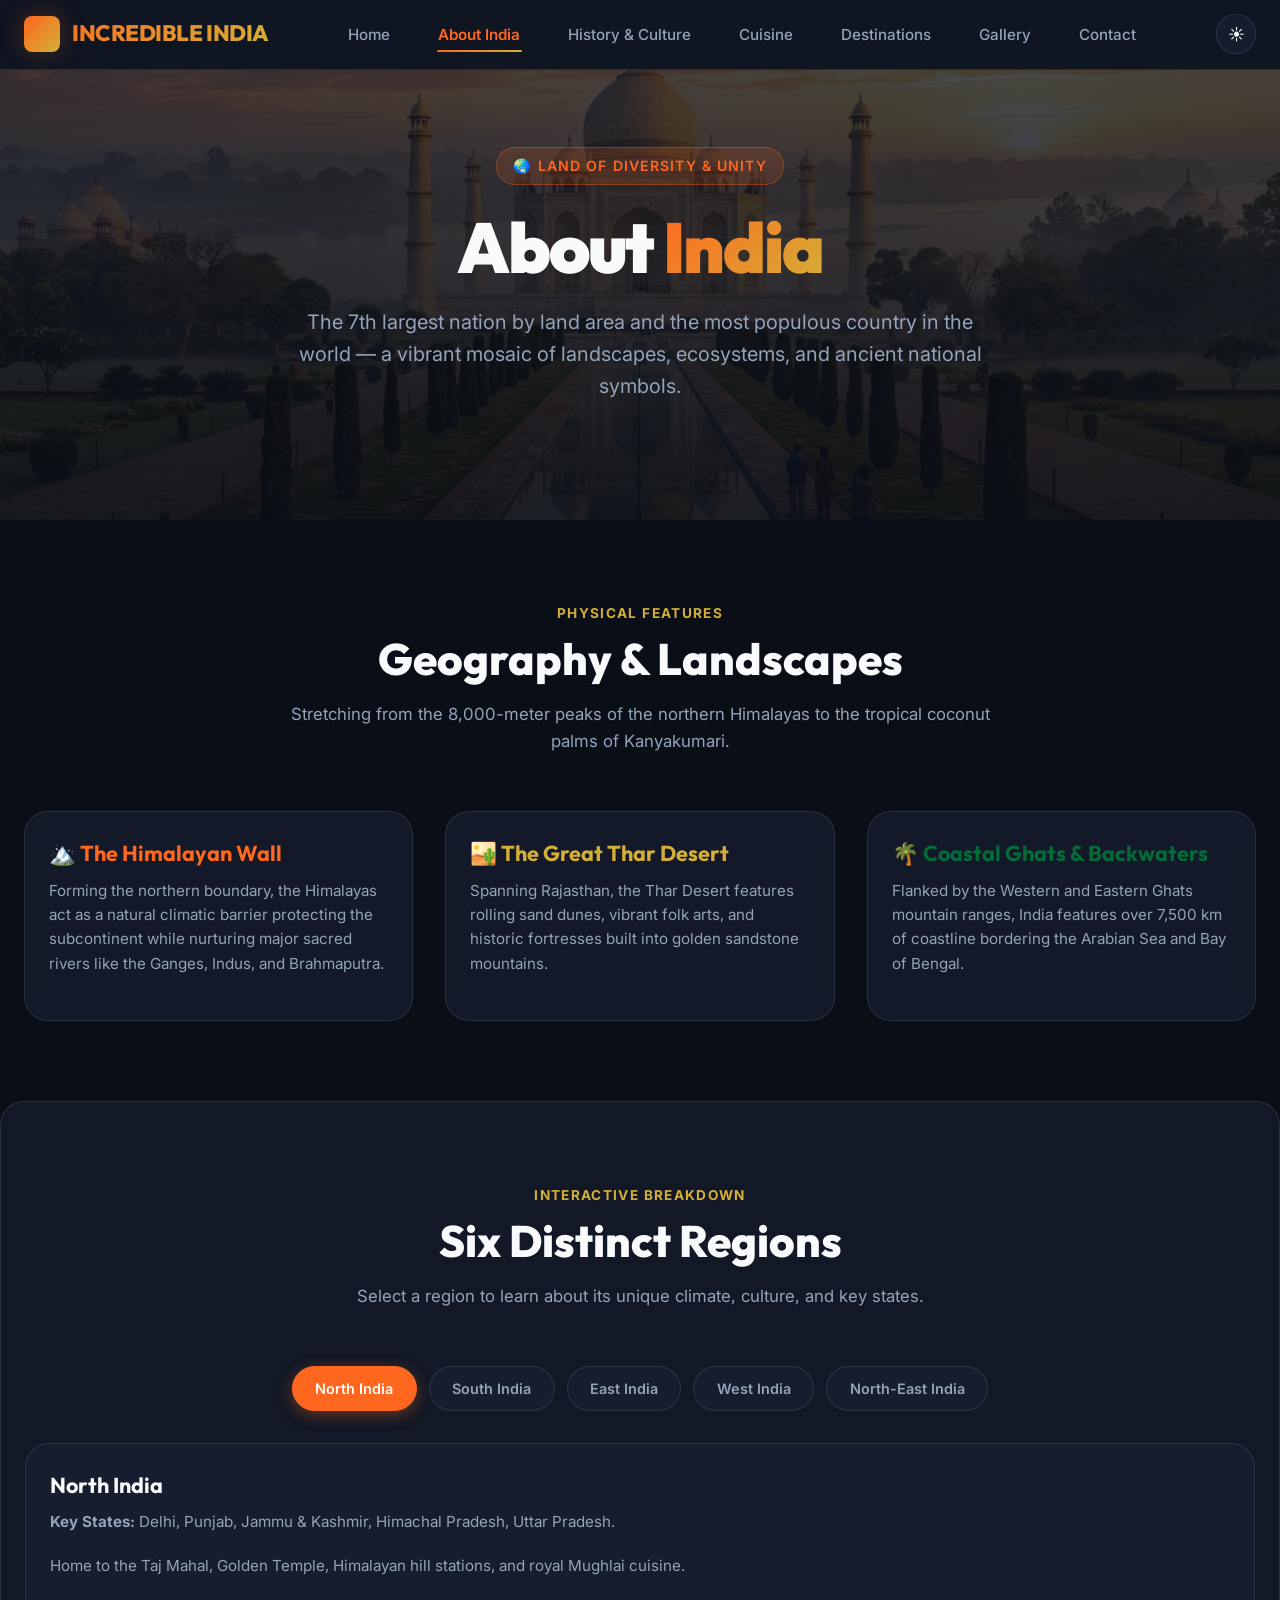
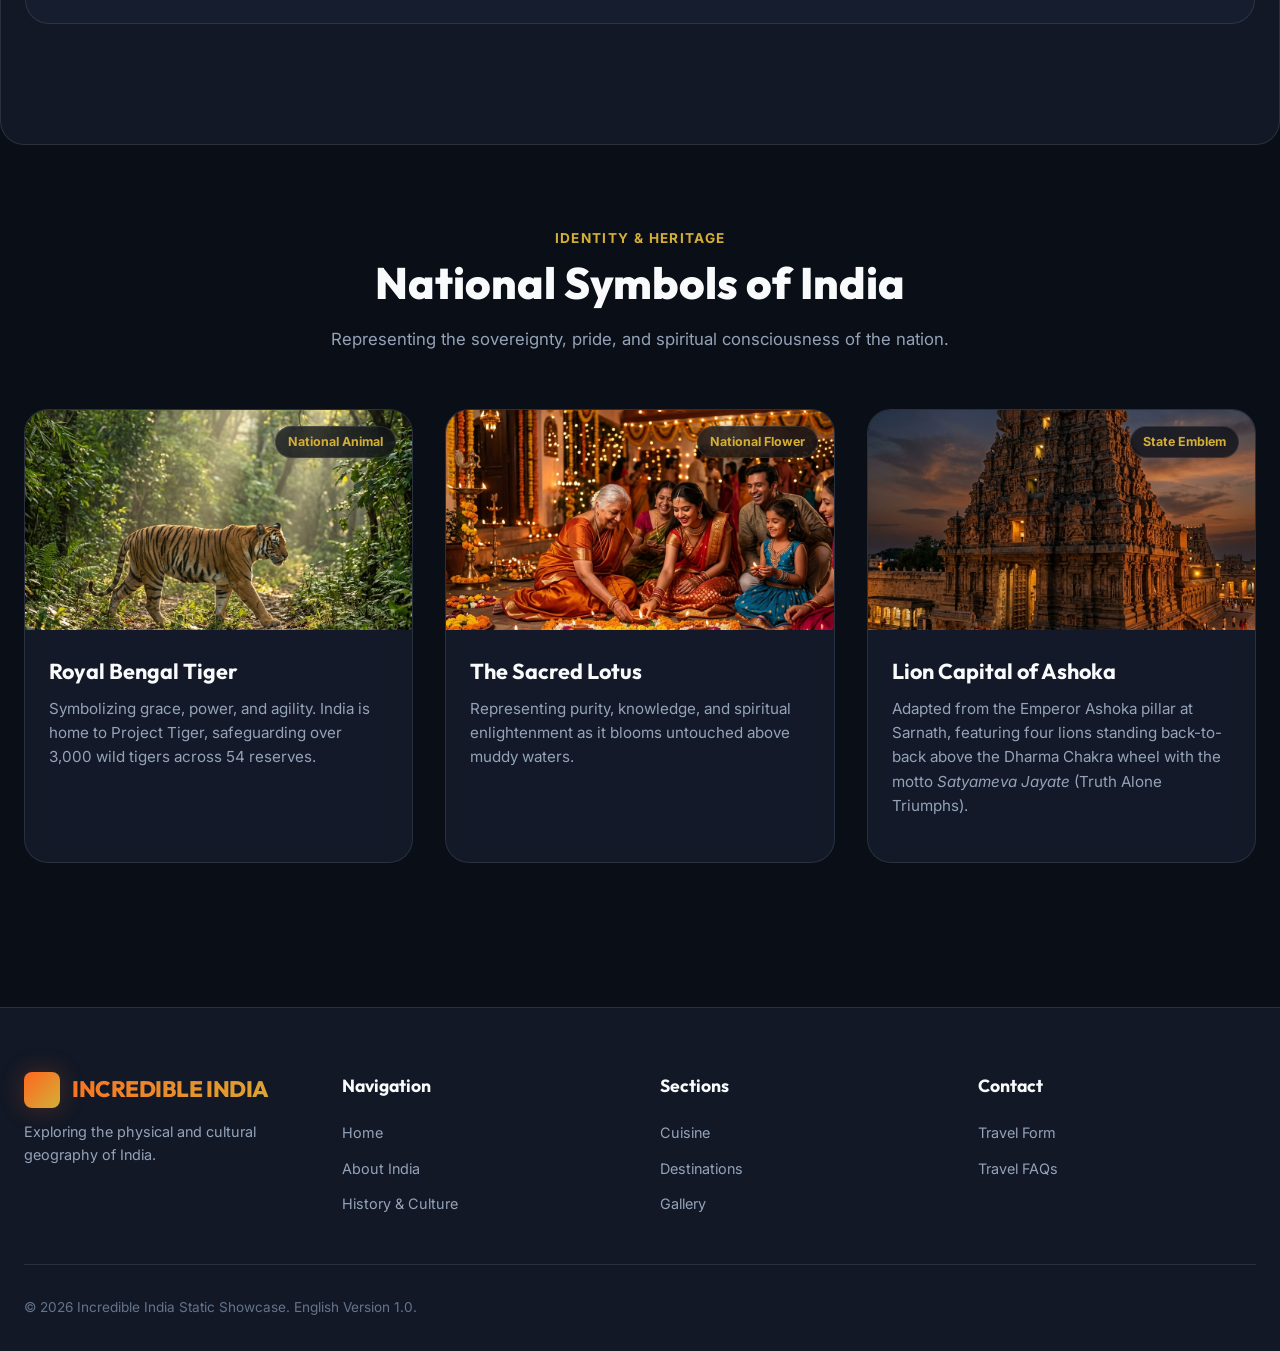
==== commit c9ea9d27: "about.html" ====
--- a/about.html
+++ b/about.html
@@ -172,7 +172,7 @@
       <div class="card-grid">
         <article class="glass-card reveal">
           <div class="card-img-wrapper">
-            <img src="images/bengal_tiger.jpg" alt="Royal Bengal Tiger">
+            <img src="bengal_tiger.jpg" alt="Royal Bengal Tiger">
             <span class="card-tag">National Animal</span>
           </div>
           <div class="card-body">
@@ -183,7 +183,7 @@
 
         <article class="glass-card reveal">
           <div class="card-img-wrapper">
-            <img src="images/diwali_festival.jpg" alt="Lotus Flower & Diyas">
+            <img src="diwali_festival.jpg" alt="Lotus Flower & Diyas">
             <span class="card-tag">National Flower</span>
           </div>
           <div class="card-body">
@@ -194,7 +194,7 @@
 
         <article class="glass-card reveal">
           <div class="card-img-wrapper">
-            <img src="images/ancient_temple.jpg" alt="Ashoka Lion Capital Emblem">
+            <img src="ancient_temple.jpg" alt="Ashoka Lion Capital Emblem">
             <span class="card-tag">State Emblem</span>
           </div>
           <div class="card-body">
@@ -246,7 +246,7 @@
 
   <button class="back-to-top" aria-label="Back to top">↑</button>
 
-  <script src="js/main.js"></script>
-  <script src="js/interactive.js"></script>
+  <script src="main.js"></script>
+  <script src="interactive.js"></script>
 </body>
 </html>
